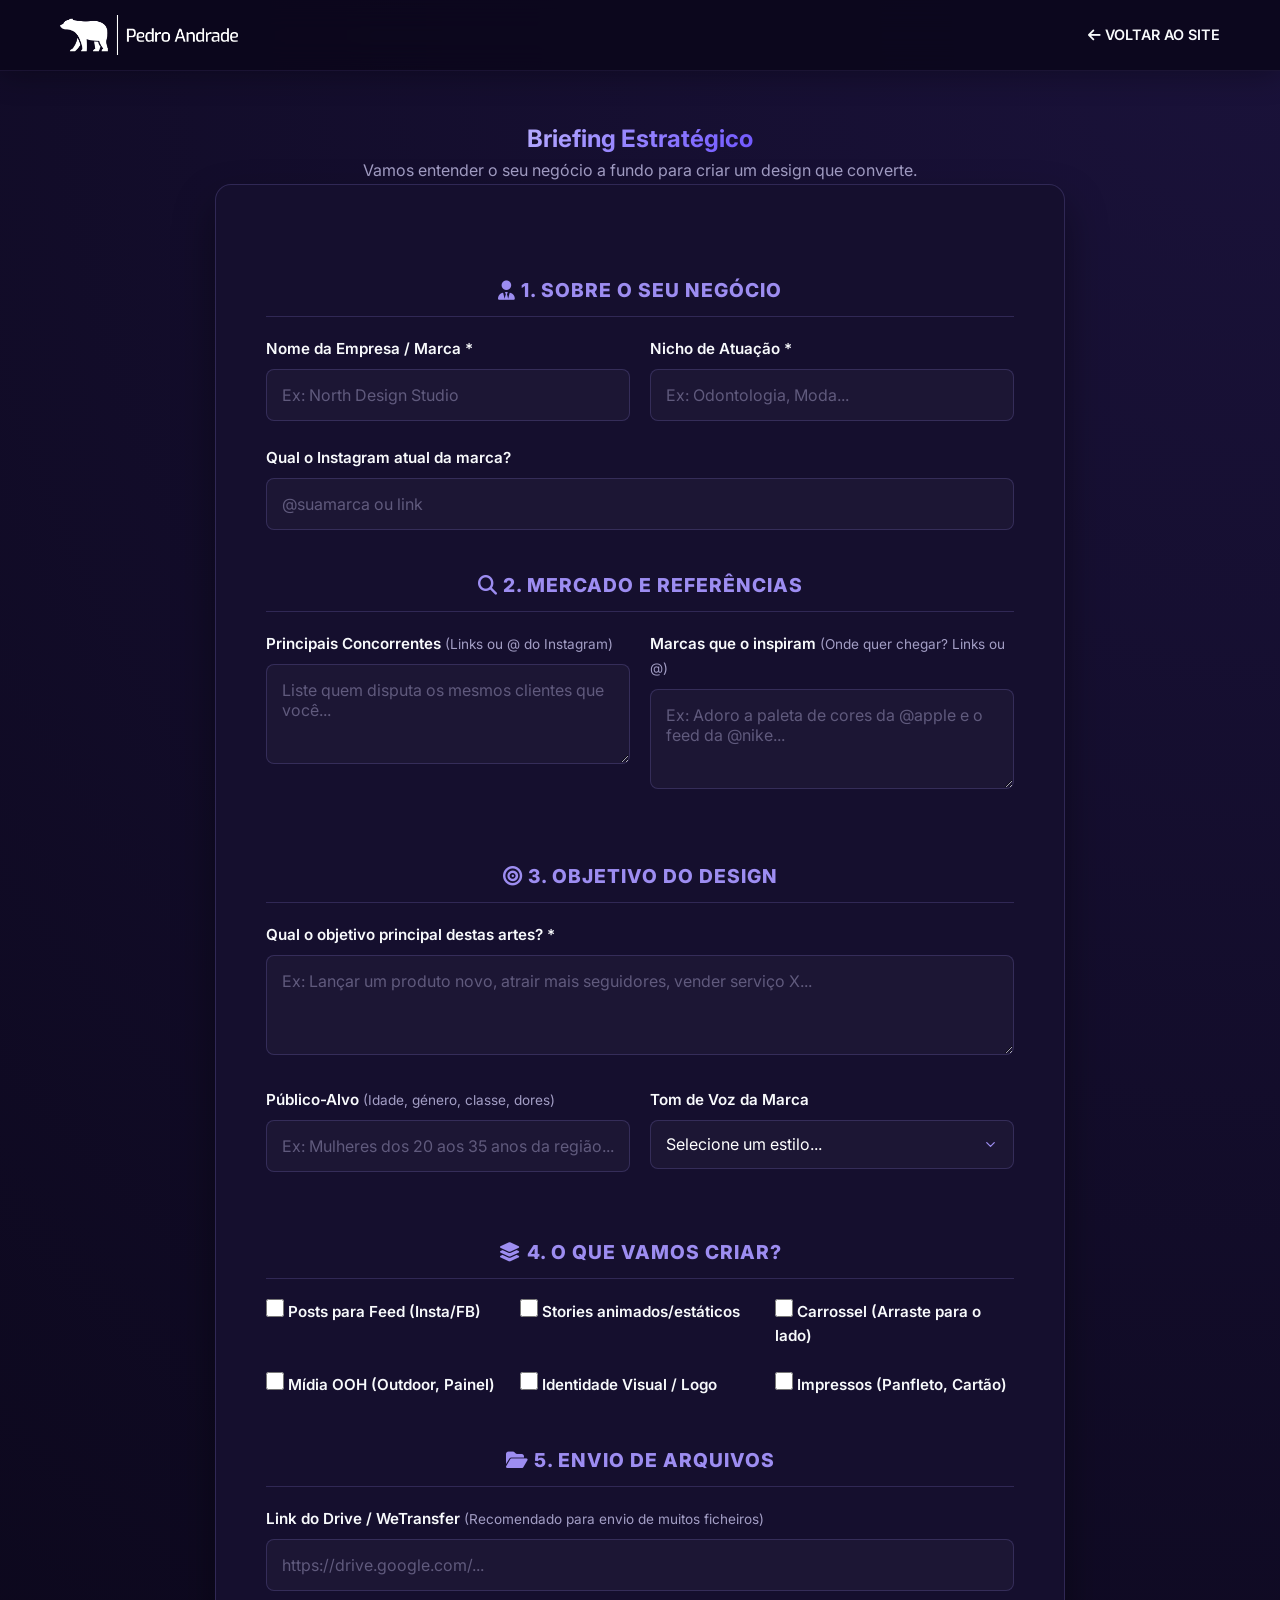
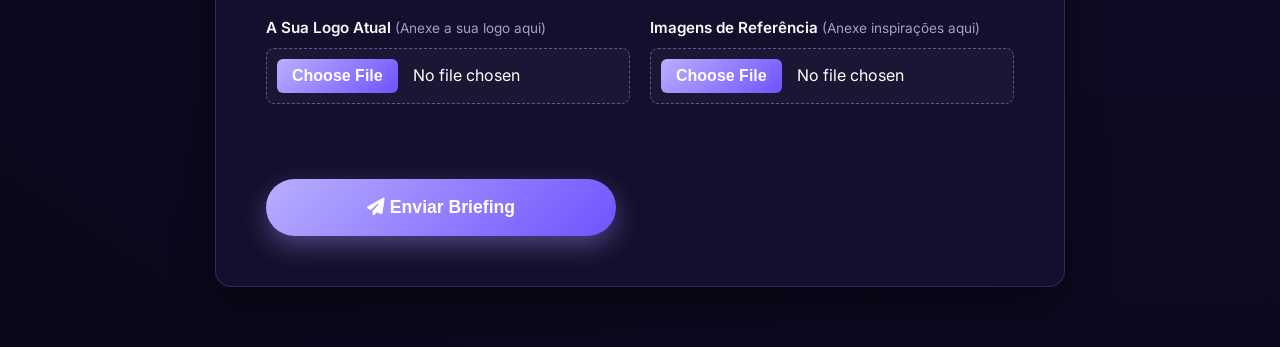
==== briefing.html @ 46fb5627 "Adicionando o arquivo briefing.html" ====
<!DOCTYPE html>
<html lang="pt-BR">
<head>
    <meta charset="UTF-8">
    <meta name="viewport" content="width=device-width, initial-scale=1.0">
    <title>Briefing Estratégico | North Design Studio</title>
    
    <link href="https://fonts.googleapis.com/css2?family=Inter:wght@300;400;600;800&display=swap" rel="stylesheet">
    <link rel="stylesheet" href="https://cdnjs.cloudflare.com/ajax/libs/font-awesome/6.4.0/css/all.min.css">
    
    <link rel="stylesheet" href="src/css/style.css">
    
    <style>
        /* Estilos específicos da página de Briefing */
        .briefing-section { padding: 120px 20px 60px; min-height: 100vh; background: radial-gradient(circle at top right, #1a123a 0%, var(--bg-dark) 100%); }
        .form-container { max-width: 850px; margin: 0 auto; background: var(--bg-card); padding: 50px; border-radius: 16px; border: 1px solid rgba(157, 141, 241, 0.2); box-shadow: 0 20px 40px rgba(0,0,0,0.4); }
        
        .form-section-title { color: var(--primary-color); font-size: 1.2rem; font-weight: 800; text-transform: uppercase; letter-spacing: 1px; margin: 40px 0 20px; border-bottom: 1px solid rgba(157, 141, 241, 0.2); padding-bottom: 10px; }
        .form-section-title:first-child { margin-top: 0; }
        
        .form-group { margin-bottom: 25px; text-align: left; }
        .form-row { display: grid; grid-template-columns: 1fr 1fr; gap: 20px; }
        
        .form-group label { display: block; margin-bottom: 8px; color: var(--text-main); font-weight: 600; font-size: 0.95rem; }
        .form-group label span { color: var(--text-muted); font-weight: 400; font-size: 0.85rem; }
        
        /* Inputs e Textareas */
        .form-control { width: 100%; padding: 15px; background: rgba(255, 255, 255, 0.03); border: 1px solid rgba(157, 141, 241, 0.2); border-radius: 8px; color: #fff; font-family: 'Inter', sans-serif; font-size: 1rem; transition: all 0.3s ease; }
        .form-control:focus { outline: none; border-color: var(--primary-color); box-shadow: 0 0 15px var(--primary-glow); background: rgba(0, 0, 0, 0.2); }
        .form-control::placeholder { color: rgba(163, 158, 197, 0.5); }
        textarea.form-control { resize: vertical; min-height: 100px; }
        
        /* Estilo do Select (Caixa de opções) */
        select.form-control { appearance: none; background-image: url("data:image/svg+xml;charset=UTF-8,%3csvg xmlns='http://www.w3.org/2000/svg' viewBox='0 0 24 24' fill='none' stroke='%239d8df1' stroke-width='2' stroke-linecap='round' stroke-linejoin='round'%3e%3cpolyline points='6 9 12 15 18 9'%3e%3c/polyline%3e%3c/svg%3e"); background-repeat: no-repeat; background-position: right 15px center; background-size: 15px; cursor: pointer; }
        select.form-control option { background: var(--bg-card); color: #fff; }

        /* Estilo para o Input de Arquivo (Upload) */
        input[type="file"].form-control { padding: 10px; border: 1px dashed rgba(157, 141, 241, 0.5); cursor: pointer; }
        input[type="file"]::-webkit-file-upload-button { background: var(--gradient-accent); color: white; border: none; padding: 8px 15px; border-radius: 6px; font-weight: 600; cursor: pointer; margin-right: 15px; transition: 0.3s; }
        input[type="file"]::-webkit-file-upload-button:hover { box-shadow: 0 0 10px var(--primary-glow); }

        /* Checkboxes */
        .checkbox-grid { display: grid; grid-template-columns: repeat(auto-fill, minmax(200px, 1fr)); gap: 15px; margin-top: 10px; }
        .checkbox-item { display: flex; align-items: center; gap: 10px; color: var(--text-muted); cursor: pointer; transition: color 0.2s; }
        .checkbox-item:hover { color: var(--primary-color); }
        .checkbox-item input { accent-color: var(--primary-color); width: 18px; height: 18px; cursor: pointer; }

        /* Responsividade para telemóvel */
        @media (max-width: 768px) {
            .form-container { padding: 30px 20px; }
            .form-row { grid-template-columns: 1fr; gap: 0; }
        }
    </style>
</head>
<body>

    <header class="navbar scrolled" id="navbar">
        <div class="nav-container">
            <a href="index.html" class="logo-link">
                <img src="src/img/perfil/logo site.png" alt="North Design Studio" class="logo-img" height="40" style="filter: brightness(0) invert(1);">
            </a>
            <nav class="nav-links" style="display: flex;">
                <a href="index.html"><i class="fas fa-arrow-left"></i> Voltar ao site</a>
            </nav>
        </div>
    </header>

    <section class="briefing-section">
        <div class="container text-center">
            <h1 class="gradient-text mb-2">Briefing Estratégico</h1>
            <p class="mb-5" style="color: var(--text-muted);">Vamos entender o seu negócio a fundo para criar um design que converte.</p>

            <div class="form-container reveal active">
                
                <form action="https://formsubmit.co/contatopedrohaa@gmail.com" method="POST" enctype="multipart/form-data">
                    
                    <input type="hidden" name="_subject" value="🔥 NOVO BRIEFING: Projeto de Design">
                    <input type="hidden" name="_template" value="table">
                    <input type="hidden" name="_captcha" value="false">
                    
                    <h3 class="form-section-title"><i class="fas fa-user-tie"></i> 1. Sobre o seu negócio</h3>
                    
                    <div class="form-row">
                        <div class="form-group">
                            <label for="nome">Nome da Empresa / Marca *</label>
                            <input type="text" id="nome" name="Cliente" class="form-control" placeholder="Ex: North Design Studio" required>
                        </div>
                        <div class="form-group">
                            <label for="nicho">Nicho de Atuação *</label>
                            <input type="text" id="nicho" name="Nicho" class="form-control" placeholder="Ex: Odontologia, Moda..." required>
                        </div>
                    </div>

                    <div class="form-group">
                        <label for="instaCliente">Qual o Instagram atual da marca?</label>
                        <input type="text" id="instaCliente" name="Instagram" class="form-control" placeholder="@suamarca ou link">
                    </div>

                    <h3 class="form-section-title"><i class="fas fa-search"></i> 2. Mercado e Referências</h3>
                    
                    <div class="form-row">
                        <div class="form-group">
                            <label for="concorrentes">Principais Concorrentes <span>(Links ou @ do Instagram)</span></label>
                            <textarea id="concorrentes" name="Concorrentes" class="form-control" placeholder="Liste quem disputa os mesmos clientes que você..."></textarea>
                        </div>
                        <div class="form-group">
                            <label for="inspiracoes">Marcas que o inspiram <span>(Onde quer chegar? Links ou @)</span></label>
                            <textarea id="inspiracoes" name="Inspiracoes" class="form-control" placeholder="Ex: Adoro a paleta de cores da @apple e o feed da @nike..."></textarea>
                        </div>
                    </div>

                    <h3 class="form-section-title"><i class="fas fa-bullseye"></i> 3. Objetivo do Design</h3>

                    <div class="form-group">
                        <label for="objetivo">Qual o objetivo principal destas artes? *</label>
                        <textarea id="objetivo" name="Objetivo" class="form-control" placeholder="Ex: Lançar um produto novo, atrair mais seguidores, vender serviço X..." required></textarea>
                    </div>

                    <div class="form-row">
                        <div class="form-group">
                            <label for="publico">Público-Alvo <span>(Idade, género, classe, dores)</span></label>
                            <input type="text" id="publico" name="Publico_Alvo" class="form-control" placeholder="Ex: Mulheres dos 20 aos 35 anos da região...">
                        </div>
                        <div class="form-group">
                            <label for="tomVoz">Tom de Voz da Marca</label>
                            <select id="tomVoz" name="Tom_de_Voz" class="form-control">
                                <option value="Não Definido">Selecione um estilo...</option>
                                <option value="Sério e Corporativo">Sério, Elegante e Corporativo</option>
                                <option value="Jovem e Descontraído">Jovem, Divertido e Descontraído</option>
                                <option value="Agressivo (Varejo)">Agressivo / Focado em Promoção (Varejo)</option>
                                <option value="Minimalista e Sofisticado">Minimalista e Sofisticado</option>
                            </select>
                        </div>
                    </div>

                    <h3 class="form-section-title"><i class="fas fa-layer-group"></i> 4. O que vamos criar?</h3>
                    <div class="form-group">
                        <div class="checkbox-grid">
                            <label class="checkbox-item"><input type="checkbox" name="Entregaveis[]" value="Post Feed"> Posts para Feed (Insta/FB)</label>
                            <label class="checkbox-item"><input type="checkbox" name="Entregaveis[]" value="Stories"> Stories animados/estáticos</label>
                            <label class="checkbox-item"><input type="checkbox" name="Entregaveis[]" value="Carrossel"> Carrossel (Arraste para o lado)</label>
                            <label class="checkbox-item"><input type="checkbox" name="Entregaveis[]" value="Mídia OOH"> Mídia OOH (Outdoor, Painel)</label>
                            <label class="checkbox-item"><input type="checkbox" name="Entregaveis[]" value="Identidade Visual"> Identidade Visual / Logo</label>
                            <label class="checkbox-item"><input type="checkbox" name="Entregaveis[]" value="Impressos"> Impressos (Panfleto, Cartão)</label>
                        </div>
                    </div>

                    <h3 class="form-section-title"><i class="fas fa-folder-open"></i> 5. Envio de Arquivos</h3>
                    
                    <div class="form-group">
                        <label for="arquivosLink">Link do Drive / WeTransfer <span>(Recomendado para envio de muitos ficheiros)</span></label>
                        <input type="url" id="arquivosLink" name="Link_Arquivos" class="form-control" placeholder="https://drive.google.com/...">
                    </div>
                    
                    <div class="form-row">
                        <div class="form-group">
                            <label for="logoUpload">A Sua Logo Atual <span>(Anexe a sua logo aqui)</span></label>
                            <input type="file" id="logoUpload" name="Anexo_Logo" class="form-control" accept="image/*,.zip,.rar,.ai,.eps,.pdf">
                        </div>
                        <div class="form-group">
                            <label for="refUpload">Imagens de Referência <span>(Anexe inspirações aqui)</span></label>
                            <input type="file" id="refUpload" name="Anexo_Referencias" class="form-control" accept="image/*,.zip,.rar">
                        </div>
                    </div>

                    <div class="form-group text-center" style="margin-top: 50px; margin-bottom: 0;">
                        <button type="submit" class="btn btn-primary" style="width: 100%; max-width: 350px; border: none; font-size: 1.1rem; padding: 18px;">
                            <i class="fas fa-paper-plane"></i> Enviar Briefing
                        </button>
                    </div>

                </form>
            </div>
        </div>
    </section>

</body>
</html>
---- src/css/style.css ----
:root {
    --bg-dark: #0b071a; 
    --bg-card: #150f2e; 
    --text-main: #f8fafc;
    --text-muted: #a39ec5; 
    --primary-color: #9d8df1; 
    --primary-glow: rgba(157, 141, 241, 0.4);
    --gradient-accent: linear-gradient(135deg, #b8aeff 0%, #6e54ff 100%);
}

* { margin: 0; padding: 0; box-sizing: border-box; scroll-behavior: smooth; }

body { font-family: 'Inter', sans-serif; background-color: var(--bg-dark); color: var(--text-main); line-height: 1.6; overflow-x: hidden; }

#mouse-glow { position: fixed; top: 0; left: 0; width: 600px; height: 600px; background: radial-gradient(circle, rgba(110, 84, 255, 0.08) 0%, transparent 60%); border-radius: 50%; transform: translate(-50%, -50%); pointer-events: none; z-index: 1; transition: opacity 0.3s ease; opacity: 0; }

.container { max-width: 1200px; margin: 0 auto; padding: 0 20px; position: relative; z-index: 10; }

.gradient-text { background: var(--gradient-accent); -webkit-background-clip: text; -webkit-text-fill-color: transparent; display: inline-block; }

.section-title { font-size: 2.5rem; font-weight: 800; margin-bottom: 3rem; text-align: center; }

.navbar { position: fixed; top: 0; width: 100%; padding: 20px 0; z-index: 1000; transition: all 0.3s ease; }
.navbar.scrolled { background: rgba(11, 7, 26, 0.85); backdrop-filter: blur(15px); padding: 15px 0; box-shadow: 0 4px 30px rgba(0, 0, 0, 0.3); border-bottom: 1px solid rgba(157, 141, 241, 0.1); }
.nav-container { max-width: 1200px; margin: 0 auto; padding: 0 20px; display: flex; justify-content: space-between; align-items: center; }

.logo-link { display: flex; align-items: center; text-decoration: none; }
.logo-img { max-height: 45px; width: auto; transition: transform 0.3s ease;    filter: brightness(0) invert(1);;}
.logo-img:hover { transform: scale(1.05); }

.nav-links a { color: var(--text-main); text-decoration: none; margin-left: 30px; font-weight: 600; font-size: 0.9rem; text-transform: uppercase; transition: all 0.3s; }
.nav-links a:hover { color: var(--primary-color); text-shadow: 0 0 10px var(--primary-glow); }
.menu-btn { display: none; background: none; border: none; color: white; font-size: 1.5rem; cursor: pointer; }

.hero { height: 100vh; display: flex; align-items: center; justify-content: center; text-align: center; padding: 0 20px; background: radial-gradient(circle at top right, #1a123a 0%, var(--bg-dark) 100%); position: sticky; top: 0; z-index: 1; }
.hero h1 { font-size: 4rem; line-height: 1.1; margin-bottom: 20px; max-width: 900px; }
.hero .subtitle { font-size: 1.5rem; color: var(--text-muted); margin-bottom: 40px; height: 30px; }

.about, .portfolio, .contact, .curriculo { position: relative; z-index: 10; background-color: var(--bg-dark); border-top: 1px solid rgba(157, 141, 241, 0.05); padding: 120px 0; }

.floating-element { animation: float 6s ease-in-out infinite; }
@keyframes float { 0% { transform: translateY(0px); } 50% { transform: translateY(-15px); } 100% { transform: translateY(0px); } }

.btn { padding: 15px 35px; border-radius: 50px; font-weight: 600; text-decoration: none; transition: all 0.3s ease; display: inline-block; cursor: pointer; border: 1px solid transparent; }
.btn-primary { background: var(--gradient-accent); color: white; box-shadow: 0 10px 25px var(--primary-glow); }
.btn-primary:hover { transform: translateY(-3px); box-shadow: 0 15px 35px var(--primary-glow); border: 1px solid #fff; }

.btn-outline { background: rgba(255,255,255,0.03); color: var(--text-main); border: 1px solid rgba(157, 141, 241, 0.3); margin-left: 15px; backdrop-filter: blur(5px); }
.btn-outline:hover { border-color: var(--primary-color); background: rgba(157, 141, 241, 0.1); }

.about-grid { display: grid; grid-template-columns: 1fr 2fr; gap: 130px; align-items: start; }
.about-text p { color: var(--text-muted); margin-bottom: 15px; font-size: 1.1rem; }

.profile-wrapper { position: sticky; top: 120px; z-index: 20; width: 300px; height: 500px; margin: 0 auto; background: transparent; animation: float-profile 6s ease-in-out infinite; }
.profile-img {     width: 100%; height: 100%; object-fit: cover; position: relative; z-index: 20; -webkit-mask-image: linear-gradient(to bottom, black 60%, transparent 100%); mask-image: linear-gradient(to bottom, black 60%, transparent 100%); }
@keyframes float-profile { 0% { transform: translateY(0px); } 50% { transform: translateY(-15px); } 100% { transform: translateY(0px); } }

.about-skills { position: absolute; top: 0; left: 0; width: 100%; height: 100%; pointer-events: none; }

.skill-tag { position: absolute; background: var(--bg-card); padding: 12px 20px; border-radius: 8px; font-weight: 600; border: 1px solid rgba(157, 141, 241, 0.15); transition: all 0.3s ease; pointer-events: auto; white-space: nowrap; box-shadow: 0 4px 15px rgba(0,0,0,0.3); animation: float-skill 4s ease-in-out infinite; z-index: 30; font-size: 0.9rem; }
.skill-tag:hover { border-color: var(--primary-color); transform: scale(1.05); box-shadow: 0 5px 15px var(--primary-glow); }
.skill-tag i { color: var(--primary-color); margin-right: 8px; }

.skill-1 { top: 15%; left: -35%; animation-delay: 0s; z-index: 10; }.skill-2 { top: 40%; right: -45%; animation-delay: 1.5s; }
.skill-2 { top: 40%; right: -45%; animation-delay: 1.5s; z-index: 30; }
.skill-3 { bottom: 25%; left: -25%; animation-delay: 0.7s; z-index: 30; }
.skill-4 { bottom: 5%; right: -30%; animation-delay: 2.2s; z-index: 30; }

@keyframes float-skill { 0% { transform: translateY(0px); } 50% { transform: translateY(-8px); } 100% { transform: translateY(0px); } }

.carousel-viewport { width: 100%; overflow-x: auto; scroll-behavior: auto; position: center; padding-bottom: 20px; mask-image: linear-gradient(to right, transparent, black 5%, black 95%, transparent); -webkit-mask-image: linear-gradient(to right, transparent, black 5%, black 95%, transparent); cursor: grab; -ms-overflow-style: none; scrollbar-width: none; }
.carousel-viewport::-webkit-scrollbar { display: none; }
.carousel-viewport:active { cursor: grabbing; }

.carousel-track { display: flex; gap: 20px; width: max-content; padding: 10px 0; }

.card-horizontal { width: 320px; flex-shrink: 0; margin-bottom: 0; background: var(--bg-card); border-radius: 16px; overflow: hidden; transition: all 0.4s cubic-bezier(0.175, 0.885, 0.32, 1.275); border: 1px solid rgba(157, 141, 241, 0.1); }
.card-horizontal:hover { transform: translateY(-10px) scale(1.02); box-shadow: 0 20px 40px rgba(0,0,0,0.5); border-color: rgba(157, 141, 241, 0.5); }
.card-horizontal .card-img { height: 320px; background-size: cover; background-position: center; border-bottom: 1px solid rgba(255,255,255,0.05); }
.card-body { padding: 30px; }
.card-horizontal h3 { font-size: 1.2rem; margin-bottom: 5px; }

.badge { background: rgba(157, 141, 241, 0.15); color: var(--primary-color); padding: 5px 12px; border-radius: 20px; font-size: 0.8rem; font-weight: 800; text-transform: uppercase; display: inline-block; margin-bottom: 15px; border: 1px solid rgba(157, 141, 241, 0.3); }
.border-dashed { border: 2px dashed rgba(157, 141, 241, 0.3); }

.modal-overlay { position: fixed; top: 0; left: 0; width: 100%; height: 100%; background: rgba(11, 7, 26, 0.95); backdrop-filter: blur(10px); z-index: 2000; display: flex; justify-content: center; align-items: center; opacity: 0; visibility: hidden; transition: all 0.4s cubic-bezier(0.4, 0, 0.2, 1); }
.modal-overlay.ativo { opacity: 1; visibility: visible; }
.modal-content { background: var(--bg-card); width: 90%; max-height: 85vh; border-radius: 20px; border: 1px solid rgba(157, 141, 241, 0.2); box-shadow: 0 25px 50px rgba(0,0,0,0.8); overflow-y: auto; position: relative; transform: translateY(30px) scale(0.95); transition: all 0.4s cubic-bezier(0.4, 0, 0.2, 1); }
.modal-overlay.ativo .modal-content { transform: translateY(0) scale(1); }

.fechar-btn { position: absolute; top: 20px; right: 25px; background: rgba(157, 141, 241, 0.1); border: 1px solid rgba(157, 141, 241, 0.3); color: white; font-size: 1.5rem; width: 40px; height: 40px; border-radius: 50%; cursor: pointer; transition: all 0.3s; display: flex; align-items: center; justify-content: center; z-index: 10; }
.fechar-btn:hover { background: var(--primary-color); transform: rotate(90deg); }

.modal-behance { max-width: 1000px; padding: 0; overflow-x: hidden; }
.modal-behance .modal-header { padding: 40px 20px 20px; margin-bottom: 0; background: var(--bg-card); text-align: center; border-bottom: 1px solid rgba(255,255,255,0.05); }

.dynamic-grid {    display: grid;     grid-template-columns: repeat(12, 1fr);gap: 15px;padding: 20px; background: #0a0715; align-items: start;}
.dynamic-grid img { width: 100%;height: auto;object-fit: cover;border-radius: 8px;cursor: zoom-in;transition: transform 0.2s, box-shadow 0.2s;border: 1px solid rgba(255,255,255,0.05);}
.dynamic-grid img:hover {transform: scale(1.02);box-shadow: 0 10px 20px rgba(0,0,0,0.5);border-color: var(--primary-color);}

.modal-iframe { width: 95%; max-width: 1400px; height: 90vh; padding: 50px 10px 10px 10px; display: flex; flex-direction: column; background: var(--bg-dark); }
.iframe-wrapper { flex-grow: 1; width: 100%; background: #ffffff; border-radius: 12px; overflow: hidden; }
.iframe-wrapper iframe { width: 100%; height: 100%; }

.lightbox-overlay { position: fixed; top: 0; left: 0; width: 100%; height: 100%; background: rgba(0, 0, 0, 0.95); backdrop-filter: blur(10px); z-index: 3000; display: flex; justify-content: center; align-items: center; opacity: 0; visibility: hidden; transition: opacity 0.3s; cursor: zoom-out; }
.lightbox-overlay.ativo { opacity: 1; visibility: visible; }
.lightbox-overlay img { max-width: 95%; max-height: 95vh; border-radius: 4px; box-shadow: 0 0 50px rgba(0,0,0,0.8); }

.modal-content::-webkit-scrollbar { width: 8px; }
.modal-content::-webkit-scrollbar-track { background: var(--bg-dark); border-radius: 10px;}
.modal-content::-webkit-scrollbar-thumb { background: var(--primary-color); border-radius: 10px; }

.contact-actions { display: flex; justify-content: center; margin: 40px 0 80px; }
.text-center { text-align: center; }
footer { border-top: 1px solid rgba(255,255,255,0.05); padding-top: 30px; color: var(--text-muted); }

.reveal { opacity: 0; transform: translateY(50px); transition: all 0.8s cubic-bezier(0.25, 1, 0.5, 1); }
.reveal.active { opacity: 1; transform: translateY(0); }
.delay-1 { transition-delay: 0.2s; }
.delay-2 { transition-delay: 0.4s; }
.delay-3 { transition-delay: 0.6s; }

@media (max-width: 900px) {
    .about-grid { grid-template-columns: 1fr; gap: 40px; text-align: center; }
    .about-text {order: -1;margin-bottom: 10px;}
   .profile-wrapper { 
        position: relative; 
        top: 0; 
        width: 290px; /* Aumentado de 240px */
        height: 350px; /* Aumentado de 280px */
        margin: 0 auto; 
    }
    .about-skills { position: static; display: flex; flex-wrap: wrap; justify-content: center; gap: 10px; pointer-events: auto; margin-top: 30px; height: auto; }
    .skill-tag { position: static; animation: none; transform: none; white-space: normal; width: auto; }
    .cv-grid { grid-template-columns: 1fr; gap: 30px; }
    .curriculo-box { padding: 25px; }
    .curriculo-header-web { flex-direction: column; gap: 15px; text-align: center; }
    .cv-contact { flex-direction: column; align-items: center; gap: 10px; }
    .cv-header h1 { font-size: 2rem; }
    .about-skills { 
        position: absolute; 
        top: 0; left: 0; width: 100%; height: 100%;
        display: block;
        pointer-events: none; 
        margin-top: 0; 
        /* REMOVIDO O Z-INDEX 50 QUE TRAVAVA TUDO NA FRENTE */
        z-index: auto; 
    }
    
    .skill-tag { 
        position: absolute; 
        animation: float-skill 4s ease-in-out infinite; 
        white-space: nowrap; 
        width: auto;
        font-size: 0.75rem; 
        padding: 8px 12px;
    }

    /* Posições no Celular: A skill-1 continua atrás (z-index: 10) */
    .skill-1 { top: 10%; left: -15px; z-index: 10; }
    .skill-2 { top: 40%; right: -15px; z-index: 30; }
    .skill-3 { bottom: 25%; left: -5px; z-index: 30; }
    .skill-4 { bottom: 5%; right: -5px; z-index: 30; }

    /* Ajustes do currículo */
    .cv-grid { grid-template-columns: 1fr; gap: 30px; }
    .curriculo-box { padding: 25px; }
    .curriculo-header-web { flex-direction: column; gap: 15px; text-align: center; }
    .cv-contact { flex-direction: column; align-items: center; gap: 10px; }
    .cv-header h1 { font-size: 2rem; }
}


@media (max-width: 768px) {
    .hero h1 { font-size: 2.2rem; }
    .hero .subtitle { font-size: 1.1rem; height: auto; min-height: 40px; }
    .hero-buttons { flex-direction: column; gap: 15px; }
    .hero-buttons .btn { width: 100%; margin-left: 0; max-width: 280px; }
    .menu-btn { display: block; z-index: 1001;}
    .nav-links { position: fixed; top: 0; right: -100%; height: 100vh; width: 70%; background: var(--bg-card); flex-direction: column; display: flex; justify-content: center; align-items: center; transition: 0.4s; box-shadow: -10px 0 30px rgba(0,0,0,0.8); }
    .nav-links.active { right: 0; }
    .nav-links a { margin: 20px 0; font-size: 1.2rem; }
    .fechar-btn { top: 10px; right: 10px; width: 35px; height: 35px; font-size: 1.2rem; }
    .modal-iframe { padding: 40px 10px 10px 10px; }
    .item-stories { width: calc(50% - 7.5px); }
    #mouse-glow { display: none; } 
    .dynamic-grid img { grid-column: span 12 !important; }
}

@media (max-width: 480px) { 
    .card-horizontal { width: 280px; }
    .item-feed, .item-stories { width: 100%; }
}

.curriculo { background-color: var(--bg-dark); }
.curriculo-header-web { display: flex; justify-content: space-between; align-items: center; margin-bottom: 40px; }
.print-btn { display: flex; align-items: center; gap: 10px; font-size: 0.9rem; padding: 10px 25px; }
.curriculo-box { background: var(--bg-card); border-radius: 12px; padding: 50px; border: 1px solid rgba(157, 141, 241, 0.2); box-shadow: 0 20px 40px rgba(0,0,0,0.3); }
.cv-header { text-align: center; margin-bottom: 30px; }
.cv-header h1 { font-size: 2.5rem; margin-bottom: 5px; color: #fff; }
.cv-subtitle { color: var(--primary-color); font-weight: 600; font-size: 1.1rem; margin-bottom: 20px; }
.cv-contact { display: flex; justify-content: center; flex-wrap: wrap; gap: 20px; color: var(--text-muted); font-size: 0.9rem; }
.cv-contact i { color: var(--primary-color); margin-right: 5px; }
.cv-divider { border-color: rgba(157, 141, 241, 0.2); margin: 30px 0; }
.cv-grid { display: grid; grid-template-columns: 2fr 1fr; gap: 40px; }
.cv-title { color: #fff; font-size: 1.2rem; margin-bottom: 20px; padding-bottom: 10px; border-bottom: 2px solid rgba(157, 141, 241, 0.3); display: flex; align-items: center; gap: 10px; }
.cv-title i { color: var(--primary-color); }
.cv-section { margin-bottom: 30px; }
.cv-section p { color: var(--text-muted); text-align: justify; font-size: 0.95rem; }
.cv-item { margin-bottom: 25px; }
.cv-item-header { display: flex; justify-content: space-between; align-items: center; margin-bottom: 5px; }
.cv-item-header h5 { color: #fff; font-size: 1.05rem; margin: 0; }
.cv-date { color: #fff; font-size: 0.8rem; font-weight: 600; background: var(--primary-color); padding: 3px 10px; border-radius: 20px; color: #000; }
.cv-company { display: block; color: var(--text-muted); font-weight: 600; margin-bottom: 8px; font-size: 0.9rem; }
.cv-item ul, .cv-list { padding-left: 20px; color: var(--text-muted); font-size: 0.9rem; }
.cv-item ul li, .cv-list li { margin-bottom: 6px; }
.skill-group h6 { color: #fff; margin-bottom: 10px; font-size: 0.95rem; }
.cv-tags { display: flex; flex-wrap: wrap; gap: 8px; }
#track-web {min-width: 100%;justify-content: center;}
.cv-tags span { background: rgba(157, 141, 241, 0.1); border: 1px solid rgba(157, 141, 241, 0.3); padding: 4px 10px; border-radius: 6px; font-size: 0.8rem; color: var(--text-muted); }

@media print {
    @page { size: A4 portrait; margin: 0 !important; }
    html, body { width: 210mm !important; height: 297mm !important; background: #ffffff !important; color: #000000 !important; margin: 0 !important; padding: 10mm !important; box-sizing: border-box !important; }
    .navbar, .curriculo-header-web, footer, button, .hero, .about, .portfolio, .contact, #mouse-glow { display: none !important; }
    #curriculo { padding: 0 !important; margin: 0 !important; }
    .curriculo-box { background: transparent !important; box-shadow: none !important; border: none !important; padding: 0 !important; margin: 0 !important; }
    .gradient-text { background: none !important; -webkit-text-fill-color: #000 !important; color: #000 !important; }
    h1, h3, h4, h5, h6, p, li, span { color: #000 !important; }
    .cv-subtitle, .cv-company { color: #555 !important; }
    .cv-title i, .cv-contact i { color: #000 !important; }
    .cv-divider { border-color: #ccc !important; margin: 10px 0 !important; }
    .cv-title { border-bottom: 2px solid #000 !important; padding-bottom: 2px !important; margin-bottom: 10px !important; }
    .cv-header { margin-bottom: 10px !important; }
    .cv-header h1 { font-size: 18pt !important; margin-bottom: 2px !important; }
    .cv-subtitle { font-size: 11pt !important; margin-bottom: 5px !important; }
    .cv-contact { font-size: 9pt !important; gap: 10px !important; }
    .cv-grid { display: grid !important; grid-template-columns: 2fr 1fr !important; gap: 15px !important; }
    .cv-section { margin-bottom: 8px !important; }
    .cv-section p { font-size: 9pt !important; line-height: 1.3 !important; }
    .cv-item { margin-bottom: 8px !important; }
    .cv-item-header { margin-bottom: 0 !important; }
    .cv-item-header h5 { font-size: 10.5pt !important; font-weight: bold !important; }
    .cv-date { background: transparent !important; color: #333 !important; padding: 0 !important; font-size: 9pt !important; border: none !important; }
    .cv-company { font-size: 9.5pt !important; margin-bottom: 2px !important; font-style: italic !important; }
    .cv-item ul, .cv-list { padding-left: 15px !important; margin: 0 !important; }
    .cv-item ul li, .cv-list li { font-size: 9.5pt !important; margin-bottom: 2px !important; line-height: 1.3 !important; }
    .skill-group h6 { font-size: 10pt !important; margin-bottom: 4px !important; }
    .cv-tags { gap: 4px !important; }
    .cv-tags span { background: transparent !important; border: 1px solid #aaa !important; color: #000 !important; padding: 2px 5px !important; font-size: 8pt !important; border-radius: 4px !important; }
    * { overflow: visible !important; }
    .cv-section, .cv-item { page-break-inside: avoid !important; }
}
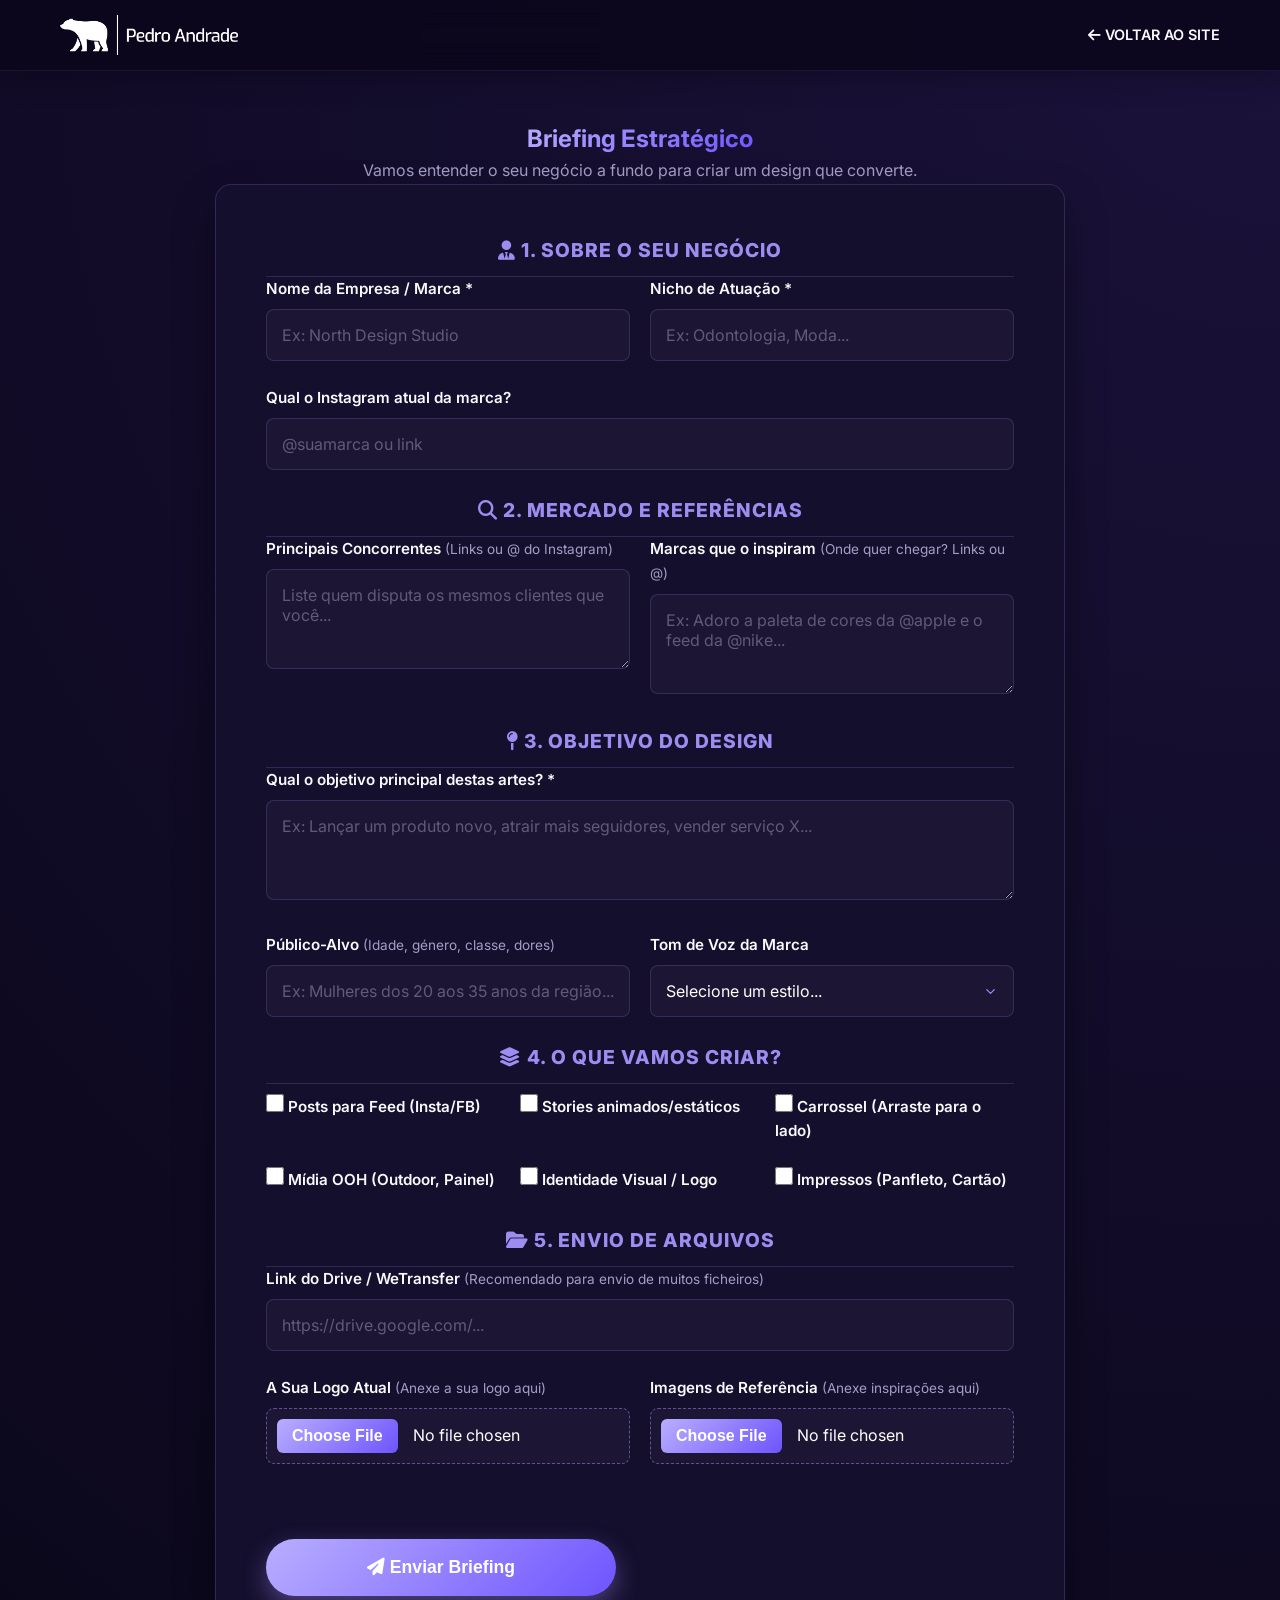
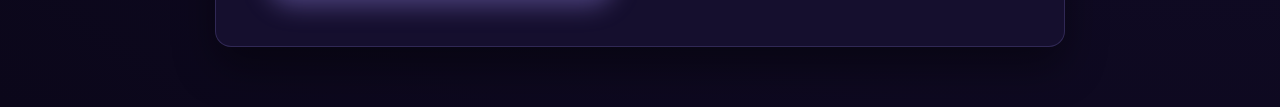
==== commit 8aa2b489: "adição de estilização e organização da pág do briefing" ====
--- a/briefing.html
+++ b/briefing.html
@@ -1,63 +1,26 @@
 <!DOCTYPE html>
 <html lang="pt-BR">
+
 <head>
     <meta charset="UTF-8">
     <meta name="viewport" content="width=device-width, initial-scale=1.0">
     <title>Briefing Estratégico | North Design Studio</title>
-    
+
     <link href="https://fonts.googleapis.com/css2?family=Inter:wght@300;400;600;800&display=swap" rel="stylesheet">
     <link rel="stylesheet" href="https://cdnjs.cloudflare.com/ajax/libs/font-awesome/6.4.0/css/all.min.css">
-    
+
     <link rel="stylesheet" href="src/css/style.css">
-    
-    <style>
-        /* Estilos específicos da página de Briefing */
-        .briefing-section { padding: 120px 20px 60px; min-height: 100vh; background: radial-gradient(circle at top right, #1a123a 0%, var(--bg-dark) 100%); }
-        .form-container { max-width: 850px; margin: 0 auto; background: var(--bg-card); padding: 50px; border-radius: 16px; border: 1px solid rgba(157, 141, 241, 0.2); box-shadow: 0 20px 40px rgba(0,0,0,0.4); }
-        
-        .form-section-title { color: var(--primary-color); font-size: 1.2rem; font-weight: 800; text-transform: uppercase; letter-spacing: 1px; margin: 40px 0 20px; border-bottom: 1px solid rgba(157, 141, 241, 0.2); padding-bottom: 10px; }
-        .form-section-title:first-child { margin-top: 0; }
-        
-        .form-group { margin-bottom: 25px; text-align: left; }
-        .form-row { display: grid; grid-template-columns: 1fr 1fr; gap: 20px; }
-        
-        .form-group label { display: block; margin-bottom: 8px; color: var(--text-main); font-weight: 600; font-size: 0.95rem; }
-        .form-group label span { color: var(--text-muted); font-weight: 400; font-size: 0.85rem; }
-        
-        /* Inputs e Textareas */
-        .form-control { width: 100%; padding: 15px; background: rgba(255, 255, 255, 0.03); border: 1px solid rgba(157, 141, 241, 0.2); border-radius: 8px; color: #fff; font-family: 'Inter', sans-serif; font-size: 1rem; transition: all 0.3s ease; }
-        .form-control:focus { outline: none; border-color: var(--primary-color); box-shadow: 0 0 15px var(--primary-glow); background: rgba(0, 0, 0, 0.2); }
-        .form-control::placeholder { color: rgba(163, 158, 197, 0.5); }
-        textarea.form-control { resize: vertical; min-height: 100px; }
-        
-        /* Estilo do Select (Caixa de opções) */
-        select.form-control { appearance: none; background-image: url("data:image/svg+xml;charset=UTF-8,%3csvg xmlns='http://www.w3.org/2000/svg' viewBox='0 0 24 24' fill='none' stroke='%239d8df1' stroke-width='2' stroke-linecap='round' stroke-linejoin='round'%3e%3cpolyline points='6 9 12 15 18 9'%3e%3c/polyline%3e%3c/svg%3e"); background-repeat: no-repeat; background-position: right 15px center; background-size: 15px; cursor: pointer; }
-        select.form-control option { background: var(--bg-card); color: #fff; }
 
-        /* Estilo para o Input de Arquivo (Upload) */
-        input[type="file"].form-control { padding: 10px; border: 1px dashed rgba(157, 141, 241, 0.5); cursor: pointer; }
-        input[type="file"]::-webkit-file-upload-button { background: var(--gradient-accent); color: white; border: none; padding: 8px 15px; border-radius: 6px; font-weight: 600; cursor: pointer; margin-right: 15px; transition: 0.3s; }
-        input[type="file"]::-webkit-file-upload-button:hover { box-shadow: 0 0 10px var(--primary-glow); }
+    <link rel="stylesheet" href="src/css/briefing.css">
+</head>
 
-        /* Checkboxes */
-        .checkbox-grid { display: grid; grid-template-columns: repeat(auto-fill, minmax(200px, 1fr)); gap: 15px; margin-top: 10px; }
-        .checkbox-item { display: flex; align-items: center; gap: 10px; color: var(--text-muted); cursor: pointer; transition: color 0.2s; }
-        .checkbox-item:hover { color: var(--primary-color); }
-        .checkbox-item input { accent-color: var(--primary-color); width: 18px; height: 18px; cursor: pointer; }
-
-        /* Responsividade para telemóvel */
-        @media (max-width: 768px) {
-            .form-container { padding: 30px 20px; }
-            .form-row { grid-template-columns: 1fr; gap: 0; }
-        }
-    </style>
-</head>
 <body>
 
     <header class="navbar scrolled" id="navbar">
         <div class="nav-container">
             <a href="index.html" class="logo-link">
-                <img src="src/img/perfil/logo site.png" alt="North Design Studio" class="logo-img" height="40" style="filter: brightness(0) invert(1);">
+                <img src="src/img/perfil/logo site.png" alt="North Design Studio" class="logo-img" height="40"
+                    style="filter: brightness(0) invert(1);">
             </a>
             <nav class="nav-links" style="display: flex;">
                 <a href="index.html"><i class="fas fa-arrow-left"></i> Voltar ao site</a>
@@ -68,58 +31,70 @@
     <section class="briefing-section">
         <div class="container text-center">
             <h1 class="gradient-text mb-2">Briefing Estratégico</h1>
-            <p class="mb-5" style="color: var(--text-muted);">Vamos entender o seu negócio a fundo para criar um design que converte.</p>
+            <p class="mb-5" style="color: var(--text-muted);">Vamos entender o seu negócio a fundo para criar um design
+                que converte.</p>
 
             <div class="form-container reveal active">
-                
-                <form action="https://formsubmit.co/contatopedrohaa@gmail.com" method="POST" enctype="multipart/form-data">
-                    
+
+                <form action="https://formsubmit.co/contatopedrohaa@gmail.com" method="POST"
+                    enctype="multipart/form-data">
+
                     <input type="hidden" name="_subject" value="🔥 NOVO BRIEFING: Projeto de Design">
                     <input type="hidden" name="_template" value="table">
                     <input type="hidden" name="_captcha" value="false">
-                    
+
                     <h3 class="form-section-title"><i class="fas fa-user-tie"></i> 1. Sobre o seu negócio</h3>
-                    
+
                     <div class="form-row">
                         <div class="form-group">
                             <label for="nome">Nome da Empresa / Marca *</label>
-                            <input type="text" id="nome" name="Cliente" class="form-control" placeholder="Ex: North Design Studio" required>
+                            <input type="text" id="nome" name="Cliente" class="form-control"
+                                placeholder="Ex: North Design Studio" required>
                         </div>
                         <div class="form-group">
                             <label for="nicho">Nicho de Atuação *</label>
-                            <input type="text" id="nicho" name="Nicho" class="form-control" placeholder="Ex: Odontologia, Moda..." required>
+                            <input type="text" id="nicho" name="Nicho" class="form-control"
+                                placeholder="Ex: Odontologia, Moda..." required>
                         </div>
                     </div>
 
                     <div class="form-group">
                         <label for="instaCliente">Qual o Instagram atual da marca?</label>
-                        <input type="text" id="instaCliente" name="Instagram" class="form-control" placeholder="@suamarca ou link">
+                        <input type="text" id="instaCliente" name="Instagram" class="form-control"
+                            placeholder="@suamarca ou link">
                     </div>
 
                     <h3 class="form-section-title"><i class="fas fa-search"></i> 2. Mercado e Referências</h3>
-                    
+
                     <div class="form-row">
                         <div class="form-group">
-                            <label for="concorrentes">Principais Concorrentes <span>(Links ou @ do Instagram)</span></label>
-                            <textarea id="concorrentes" name="Concorrentes" class="form-control" placeholder="Liste quem disputa os mesmos clientes que você..."></textarea>
+                            <label for="concorrentes">Principais Concorrentes <span>(Links ou @ do
+                                    Instagram)</span></label>
+                            <textarea id="concorrentes" name="Concorrentes" class="form-control"
+                                placeholder="Liste quem disputa os mesmos clientes que você..."></textarea>
                         </div>
                         <div class="form-group">
-                            <label for="inspiracoes">Marcas que o inspiram <span>(Onde quer chegar? Links ou @)</span></label>
-                            <textarea id="inspiracoes" name="Inspiracoes" class="form-control" placeholder="Ex: Adoro a paleta de cores da @apple e o feed da @nike..."></textarea>
+                            <label for="inspiracoes">Marcas que o inspiram <span>(Onde quer chegar? Links ou
+                                    @)</span></label>
+                            <textarea id="inspiracoes" name="Inspiracoes" class="form-control"
+                                placeholder="Ex: Adoro a paleta de cores da @apple e o feed da @nike..."></textarea>
                         </div>
                     </div>
 
-                    <h3 class="form-section-title"><i class="fas fa-bullseye"></i> 3. Objetivo do Design</h3>
+                    <h3 class="form-section-title"><i class="fas fa-map-pin"></i> 3. Objetivo do Design</h3>
 
                     <div class="form-group">
                         <label for="objetivo">Qual o objetivo principal destas artes? *</label>
-                        <textarea id="objetivo" name="Objetivo" class="form-control" placeholder="Ex: Lançar um produto novo, atrair mais seguidores, vender serviço X..." required></textarea>
+                        <textarea id="objetivo" name="Objetivo" class="form-control"
+                            placeholder="Ex: Lançar um produto novo, atrair mais seguidores, vender serviço X..."
+                            required></textarea>
                     </div>
 
                     <div class="form-row">
                         <div class="form-group">
                             <label for="publico">Público-Alvo <span>(Idade, género, classe, dores)</span></label>
-                            <input type="text" id="publico" name="Publico_Alvo" class="form-control" placeholder="Ex: Mulheres dos 20 aos 35 anos da região...">
+                            <input type="text" id="publico" name="Publico_Alvo" class="form-control"
+                                placeholder="Ex: Mulheres dos 20 aos 35 anos da região...">
                         </div>
                         <div class="form-group">
                             <label for="tomVoz">Tom de Voz da Marca</label>
@@ -136,35 +111,46 @@
                     <h3 class="form-section-title"><i class="fas fa-layer-group"></i> 4. O que vamos criar?</h3>
                     <div class="form-group">
                         <div class="checkbox-grid">
-                            <label class="checkbox-item"><input type="checkbox" name="Entregaveis[]" value="Post Feed"> Posts para Feed (Insta/FB)</label>
-                            <label class="checkbox-item"><input type="checkbox" name="Entregaveis[]" value="Stories"> Stories animados/estáticos</label>
-                            <label class="checkbox-item"><input type="checkbox" name="Entregaveis[]" value="Carrossel"> Carrossel (Arraste para o lado)</label>
-                            <label class="checkbox-item"><input type="checkbox" name="Entregaveis[]" value="Mídia OOH"> Mídia OOH (Outdoor, Painel)</label>
-                            <label class="checkbox-item"><input type="checkbox" name="Entregaveis[]" value="Identidade Visual"> Identidade Visual / Logo</label>
-                            <label class="checkbox-item"><input type="checkbox" name="Entregaveis[]" value="Impressos"> Impressos (Panfleto, Cartão)</label>
+                            <label class="checkbox-item"><input type="checkbox" name="Entregaveis[]" value="Post Feed">
+                                Posts para Feed (Insta/FB)</label>
+                            <label class="checkbox-item"><input type="checkbox" name="Entregaveis[]" value="Stories">
+                                Stories animados/estáticos</label>
+                            <label class="checkbox-item"><input type="checkbox" name="Entregaveis[]" value="Carrossel">
+                                Carrossel (Arraste para o lado)</label>
+                            <label class="checkbox-item"><input type="checkbox" name="Entregaveis[]" value="Mídia OOH">
+                                Mídia OOH (Outdoor, Painel)</label>
+                            <label class="checkbox-item"><input type="checkbox" name="Entregaveis[]"
+                                    value="Identidade Visual"> Identidade Visual / Logo</label>
+                            <label class="checkbox-item"><input type="checkbox" name="Entregaveis[]" value="Impressos">
+                                Impressos (Panfleto, Cartão)</label>
                         </div>
                     </div>
 
                     <h3 class="form-section-title"><i class="fas fa-folder-open"></i> 5. Envio de Arquivos</h3>
-                    
+
                     <div class="form-group">
-                        <label for="arquivosLink">Link do Drive / WeTransfer <span>(Recomendado para envio de muitos ficheiros)</span></label>
-                        <input type="url" id="arquivosLink" name="Link_Arquivos" class="form-control" placeholder="https://drive.google.com/...">
+                        <label for="arquivosLink">Link do Drive / WeTransfer <span>(Recomendado para envio de muitos
+                                ficheiros)</span></label>
+                        <input type="url" id="arquivosLink" name="Link_Arquivos" class="form-control"
+                            placeholder="https://drive.google.com/...">
                     </div>
-                    
+
                     <div class="form-row">
                         <div class="form-group">
                             <label for="logoUpload">A Sua Logo Atual <span>(Anexe a sua logo aqui)</span></label>
-                            <input type="file" id="logoUpload" name="Anexo_Logo" class="form-control" accept="image/*,.zip,.rar,.ai,.eps,.pdf">
+                            <input type="file" id="logoUpload" name="Anexo_Logo" class="form-control"
+                                accept="image/*,.zip,.rar,.ai,.eps,.pdf">
                         </div>
                         <div class="form-group">
                             <label for="refUpload">Imagens de Referência <span>(Anexe inspirações aqui)</span></label>
-                            <input type="file" id="refUpload" name="Anexo_Referencias" class="form-control" accept="image/*,.zip,.rar">
+                            <input type="file" id="refUpload" name="Anexo_Referencias" class="form-control"
+                                accept="image/*,.zip,.rar">
                         </div>
                     </div>
 
                     <div class="form-group text-center" style="margin-top: 50px; margin-bottom: 0;">
-                        <button type="submit" class="btn btn-primary" style="width: 100%; max-width: 350px; border: none; font-size: 1.1rem; padding: 18px;">
+                        <button type="submit" class="btn btn-primary"
+                            style="width: 100%; max-width: 350px; border: none; font-size: 1.1rem; padding: 18px;">
                             <i class="fas fa-paper-plane"></i> Enviar Briefing
                         </button>
                     </div>
@@ -175,4 +161,5 @@
     </section>
 
 </body>
+
 </html>
--- a/src/css/style.css
+++ b/src/css/style.css
@@ -94,8 +94,8 @@
 .modal-behance { max-width: 1000px; padding: 0; overflow-x: hidden; }
 .modal-behance .modal-header { padding: 40px 20px 20px; margin-bottom: 0; background: var(--bg-card); text-align: center; border-bottom: 1px solid rgba(255,255,255,0.05); }
 
-.dynamic-grid {    display: grid;     grid-template-columns: repeat(12, 1fr);gap: 15px;padding: 20px; background: #0a0715; align-items: start;}
-.dynamic-grid img { width: 100%;height: auto;object-fit: cover;border-radius: 8px;cursor: zoom-in;transition: transform 0.2s, box-shadow 0.2s;border: 1px solid rgba(255,255,255,0.05);}
+.dynamic-grid {     display: grid; grid-template-columns: repeat(60, 1fr); gap: 15px; padding: 20px; background: #0a0715; align-items: stretch; /* AQUI ESTÁ A MÁGICA! Força a linha toda a ter a mesma altura */}
+.dynamic-grid img {width: 100%;height: 100%; /* AQUI! Faz a imagem preencher o buraco vazio */object-fit: cover; /* Garante que a foto não fique achatada ou distorcida */border-radius: 8px;cursor: zoom-in;transition: transform 0.2s, box-shadow 0.2s;border: 1px solid rgba(255,255,255,0.05);}
 .dynamic-grid img:hover {transform: scale(1.02);box-shadow: 0 10px 20px rgba(0,0,0,0.5);border-color: var(--primary-color);}
 
 .modal-iframe { width: 95%; max-width: 1400px; height: 90vh; padding: 50px 10px 10px 10px; display: flex; flex-direction: column; background: var(--bg-dark); }
@@ -219,35 +219,104 @@
 #track-web {min-width: 100%;justify-content: center;}
 .cv-tags span { background: rgba(157, 141, 241, 0.1); border: 1px solid rgba(157, 141, 241, 0.3); padding: 4px 10px; border-radius: 6px; font-size: 0.8rem; color: var(--text-muted); }
 
+/* =========================================================
+   MÁGICA DE IMPRESSÃO (100% ATS + Forçado para 1 Página A4)
+   ========================================================= */
 @media print {
-    @page { size: A4 portrait; margin: 0 !important; }
-    html, body { width: 210mm !important; height: 297mm !important; background: #ffffff !important; color: #000000 !important; margin: 0 !important; padding: 10mm !important; box-sizing: border-box !important; }
-    .navbar, .curriculo-header-web, footer, button, .hero, .about, .portfolio, .contact, #mouse-glow { display: none !important; }
-    #curriculo { padding: 0 !important; margin: 0 !important; }
-    .curriculo-box { background: transparent !important; box-shadow: none !important; border: none !important; padding: 0 !important; margin: 0 !important; }
-    .gradient-text { background: none !important; -webkit-text-fill-color: #000 !important; color: #000 !important; }
-    h1, h3, h4, h5, h6, p, li, span { color: #000 !important; }
-    .cv-subtitle, .cv-company { color: #555 !important; }
-    .cv-title i, .cv-contact i { color: #000 !important; }
-    .cv-divider { border-color: #ccc !important; margin: 10px 0 !important; }
-    .cv-title { border-bottom: 2px solid #000 !important; padding-bottom: 2px !important; margin-bottom: 10px !important; }
-    .cv-header { margin-bottom: 10px !important; }
-    .cv-header h1 { font-size: 18pt !important; margin-bottom: 2px !important; }
-    .cv-subtitle { font-size: 11pt !important; margin-bottom: 5px !important; }
-    .cv-contact { font-size: 9pt !important; gap: 10px !important; }
-    .cv-grid { display: grid !important; grid-template-columns: 2fr 1fr !important; gap: 15px !important; }
-    .cv-section { margin-bottom: 8px !important; }
-    .cv-section p { font-size: 9pt !important; line-height: 1.3 !important; }
-    .cv-item { margin-bottom: 8px !important; }
-    .cv-item-header { margin-bottom: 0 !important; }
-    .cv-item-header h5 { font-size: 10.5pt !important; font-weight: bold !important; }
-    .cv-date { background: transparent !important; color: #333 !important; padding: 0 !important; font-size: 9pt !important; border: none !important; }
-    .cv-company { font-size: 9.5pt !important; margin-bottom: 2px !important; font-style: italic !important; }
+    @page { 
+        size: A4 portrait; 
+        margin: 0 !important; 
+    }
+    
+    html, body { 
+        width: 100% !important; 
+        height: 100% !important; 
+        background: #ffffff !important; 
+        color: #000000 !important; 
+        margin: 0 !important; 
+        /* Margens do papel reduzidas para ganhar espaço */
+        padding: 10mm 15mm !important; 
+        font-family: Arial, Helvetica, sans-serif !important; 
+    }
+
+    .navbar, .curriculo-header-web, footer, button, .hero, .about, .portfolio, .contact, #mouse-glow { 
+        display: none !important; 
+    }
+    
+    .fas, .fab, .fa, i { display: none !important; }
+
+    * {
+        filter: none !important; backdrop-filter: none !important;
+        mask-image: none !important; -webkit-mask-image: none !important;
+        box-shadow: none !important; text-shadow: none !important;
+    }
+
+    .gradient-text { 
+        background: none !important; -webkit-background-clip: border-box !important; 
+        -webkit-text-fill-color: currentcolor !important; color: #000000 !important; 
+    }
+
+    #curriculo, .container, .curriculo-box { 
+        padding: 0 !important; margin: 0 !important; 
+        border: none !important; background: transparent !important; 
+        width: 100% !important; max-width: 100% !important; 
+    }
+
+    h1, h2, h3, h4, h5, h6, p, li, span, a { 
+        color: #000000 !important; letter-spacing: normal !important; text-decoration: none !important;
+    }
+
+    /* 1. CABEÇALHO COMPACTADO */
+    .cv-header { text-align: left !important; margin-bottom: 12px !important; border-bottom: 2px solid #000 !important; padding-bottom: 8px !important; }
+    .cv-header h1 { font-size: 18pt !important; margin-bottom: 2px !important; text-transform: uppercase !important; font-weight: bold !important; }
+    .cv-subtitle { font-size: 11pt !important; margin-bottom: 6px !important; font-weight: normal !important; color: #333333 !important; }
+    
+    .cv-contact { display: block !important; font-size: 9.5pt !important; margin-top: 2px !important; }
+    .cv-contact span { display: inline-block !important; margin-right: 6px !important; color: #000 !important;}
+    .cv-contact span::after { content: " • "; margin-left: 6px; color: #000 !important;}
+    .cv-contact span:last-child::after { content: ""; }
+    .cv-divider { display: none !important; }
+
+    /* 2. ESTRUTURA LINEAR */
+    .cv-grid { display: block !important; }
+    .cv-main, .cv-sidebar { display: block !important; width: 100% !important; }
+
+    /* 3. TÍTULOS DE SEÇÃO COM MARGENS MENORES */
+    .cv-title { 
+        font-size: 12pt !important; 
+        text-transform: uppercase !important; 
+        border-bottom: 1px solid #000 !important; 
+        padding-bottom: 2px !important; 
+        margin-top: 15px !important; 
+        margin-bottom: 8px !important; 
+        font-weight: bold !important;
+    }
+
+    /* 4. TEXTOS GERAIS MAIS APERTADOS (Line-height 1.2) */
+    .cv-section { margin-bottom: 12px !important; }
+    .cv-section p { font-size: 9.5pt !important; line-height: 1.2 !important; margin-bottom: 6px !important; text-align: justify !important;}
+    
+    .cv-item { margin-bottom: 10px !important; page-break-inside: avoid !important; }
+    
+    .cv-item-header { display: flex !important; justify-content: space-between !important; align-items: baseline !important; margin-bottom: 1px !important; }
+    .cv-item-header h5 { font-size: 10.5pt !important; font-weight: bold !important; margin: 0 !important; color: #000 !important; }
+    .cv-date { font-size: 9.5pt !important; font-weight: bold !important; background: transparent !important; color: #000 !important; padding: 0 !important; }
+    
+    .cv-company { font-size: 9.5pt !important; font-style: italic !important; margin-bottom: 2px !important; display: block !important; color: #333333 !important; }
+    
     .cv-item ul, .cv-list { padding-left: 15px !important; margin: 0 !important; }
-    .cv-item ul li, .cv-list li { font-size: 9.5pt !important; margin-bottom: 2px !important; line-height: 1.3 !important; }
-    .skill-group h6 { font-size: 10pt !important; margin-bottom: 4px !important; }
-    .cv-tags { gap: 4px !important; }
-    .cv-tags span { background: transparent !important; border: 1px solid #aaa !important; color: #000 !important; padding: 2px 5px !important; font-size: 8pt !important; border-radius: 4px !important; }
-    * { overflow: visible !important; }
-    .cv-section, .cv-item { page-break-inside: avoid !important; }
+    .cv-item ul li, .cv-list li { font-size: 9.5pt !important; margin-bottom: 2px !important; line-height: 1.2 !important; }
+
+    /* 5. HABILIDADES COMPACTAS */
+    .skill-group { margin-bottom: 6px !important; display: block !important; }
+    .skill-group h6 { font-size: 10pt !important; font-weight: bold !important; display: inline !important; margin-right: 5px !important; color: #000 !important; }
+    .cv-tags { display: inline !important; gap: 0 !important; }
+    
+    .cv-tags span { 
+        display: inline !important; background: transparent !important; 
+        border: none !important; padding: 0 !important; 
+        font-size: 9.5pt !important; color: #000 !important; 
+    }
+    .cv-tags span::after { content: ", "; color: #000 !important; }
+    .cv-tags span:last-child::after { content: ""; }
 }
--- a/src/css/briefing.css
+++ b/src/css/briefing.css
@@ -0,0 +1,38 @@
+        .briefing-section { padding: 120px 20px 60px; min-height: 100vh; background: radial-gradient(circle at top right, #1a123a 0%, var(--bg-dark) 100%); }
+        .form-container { max-width: 850px; margin: 0 auto; background: var(--bg-card); padding: 50px; border-radius: 16px; border: 1px solid rgba(157, 141, 241, 0.2); box-shadow: 0 20px 40px rgba(0,0,0,0.4); }
+        
+        .form-section-title { color: var(--primary-color); font-size: 1.2rem; font-weight: 800; text-transform: uppercase; letter-spacing: 1px; margin-bottom: 500px 0 20px; border-bottom: 1px solid rgba(157, 141, 241, 0.2); padding-bottom: 10px; }
+        .form-section-title:first-child { margin-top: 0; }
+        
+        .form-group { margin-bottom: 25px; text-align: left; }
+        .form-row { display: grid; grid-template-columns: 1fr 1fr; gap: 20px; }
+        
+        .form-group label { display: block; margin-bottom: 8px; color: var(--text-main); font-weight: 600; font-size: 0.95rem; }    
+        .form-group label span { color: var(--text-muted); font-weight: 400; font-size: 0.85rem; }
+        
+        /* Inputs e Textareas */
+        .form-control { width: 100%; padding: 15px; background: rgba(255, 255, 255, 0.03); border: 1px solid rgba(157, 141, 241, 0.2); border-radius: 8px; color: #fff; font-family: 'Inter', sans-serif; font-size: 1rem; transition: all 0.3s ease; }
+        .form-control:focus { outline: none; border-color: var(--primary-color); box-shadow: 0 0 15px var(--primary-glow); background: rgba(0, 0, 0, 0.2); }
+        .form-control::placeholder { color: rgba(163, 158, 197, 0.5); }
+        textarea.form-control { resize: vertical; min-height: 100px; }
+        
+        /* Estilo do Select (Caixa de opções) */
+        select.form-control { appearance: none; background-image: url("data:image/svg+xml;charset=UTF-8,%3csvg xmlns='http://www.w3.org/2000/svg' viewBox='0 0 24 24' fill='none' stroke='%239d8df1' stroke-width='2' stroke-linecap='round' stroke-linejoin='round'%3e%3cpolyline points='6 9 12 15 18 9'%3e%3c/polyline%3e%3c/svg%3e"); background-repeat: no-repeat; background-position: right 15px center; background-size: 15px; cursor: pointer; }
+        select.form-control option { background: var(--bg-card); color: #fff; }
+
+        /* Estilo para o Input de Arquivo (Upload) */
+        input[type="file"].form-control { padding: 10px; border: 1px dashed rgba(157, 141, 241, 0.5); cursor: pointer; }
+        input[type="file"]::-webkit-file-upload-button { background: var(--gradient-accent); color: white; border: none; padding: 8px 15px; border-radius: 6px; font-weight: 600; cursor: pointer; margin-right: 15px; transition: 0.3s; }
+        input[type="file"]::-webkit-file-upload-button:hover { box-shadow: 0 0 10px var(--primary-glow); }
+
+        /* Checkboxes */
+        .checkbox-grid { appearance: none; border-radius: 15px; display: grid; grid-template-columns: repeat(auto-fill, minmax(200px, 1fr)); gap: 15px; margin-top: 10px; }
+        .checkbox-item { appearance: none; display: flex; align-items: center; gap: 10px; color: var(--text-muted); cursor: pointer; transition: color 0.2s;  }
+        .checkbox-item:hover { color: var(--primary-color); }
+        .checkbox-item input { accent-color: var(--primary-color); width: 18px; height: 18px; cursor: pointer; }
+
+        /* Responsividade para telemóvel */
+        @media (max-width: 768px) {
+            .form-container { padding: 30px 20px; }
+            .form-row { grid-template-columns: 1fr; gap: 0; }
+        }
